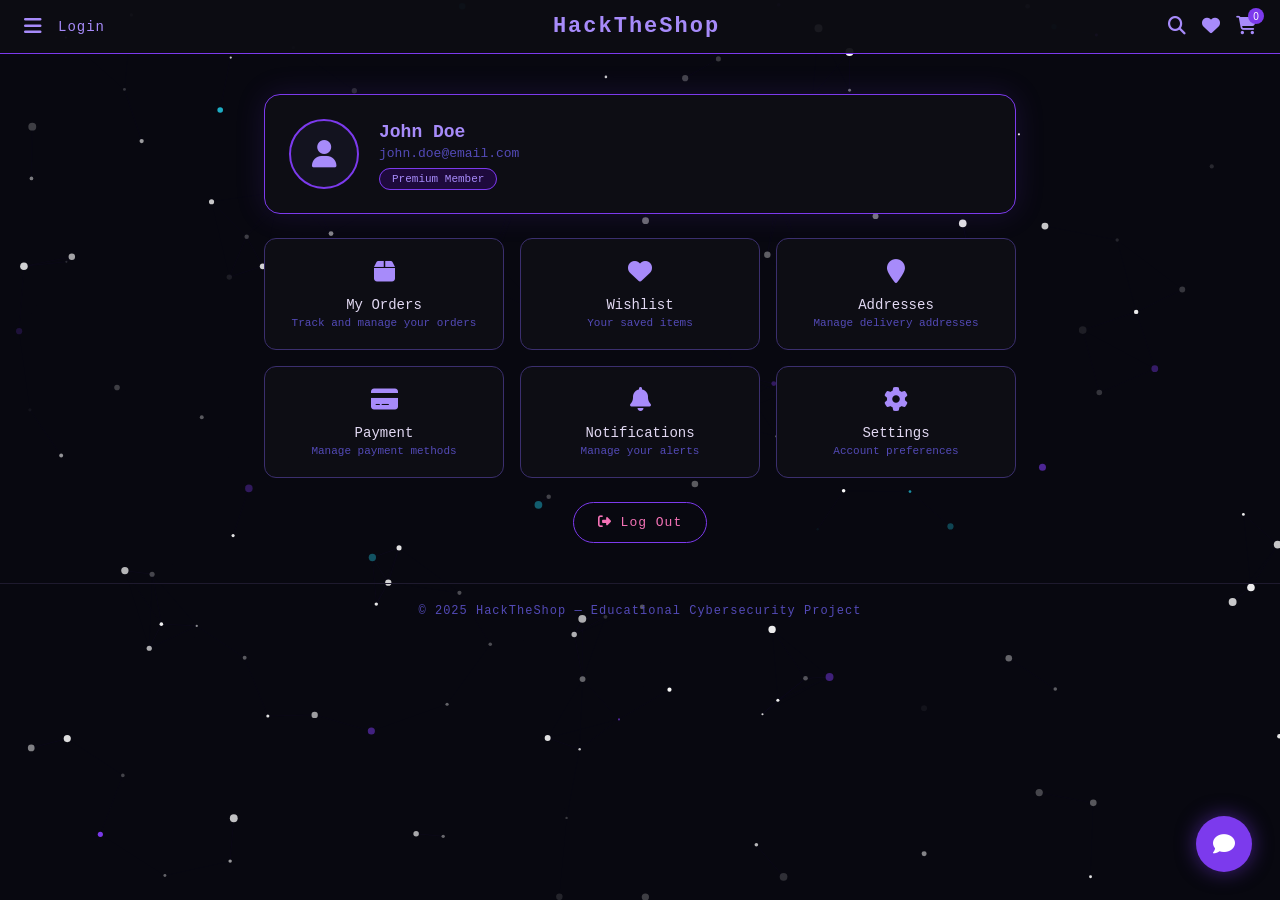
==== account.html @ 29bf6715 "feat: account page avec modals actifs" ====
<!DOCTYPE html>
<html lang="en">
<head>
  <meta charset="UTF-8">
  <meta name="viewport" content="width=device-width, initial-scale=1.0">
  <title>HackTheShop - My Account</title>
  <link rel="stylesheet" href="style.css">
  <link rel="stylesheet" href="https://cdnjs.cloudflare.com/ajax/libs/font-awesome/6.4.0/css/all.min.css">
</head>
<body>

  <canvas id="particles"></canvas>

  <div class="wrapper">

    <!-- SIDEBAR -->
    <aside class="sidebar" id="sidebar">
      <div class="sidebar-header">
        <button class="close-sidebar" onclick="toggleSidebar()">✕</button>
      </div>
      <nav class="sidebar-nav">
        <a href="login.html"><i class="fa fa-user"></i> Login</a>
        <a href="promotions.html"><i class="fa fa-tag"></i> Promotions</a>
        <a href="account.html"><i class="fa fa-circle-user"></i> Your Account</a>
        <a href="#"><i class="fa fa-headset"></i> Customer Service</a>
      </nav>
    </aside>

    <div class="overlay" id="overlay" onclick="toggleSidebar()"></div>

    <!-- NAVBAR -->
    <nav class="navbar">
      <div class="nav-left">
        <button class="burger" onclick="toggleSidebar()">
          <i class="fa fa-bars"></i>
        </button>
        <a href="login.html" class="nav-login">Login</a>
      </div>
      <div class="nav-center">
        <a href="index.html" style="text-decoration:none;">
          <span class="logo">HackTheShop</span>
        </a>
      </div>
      <div class="nav-right">
        <button class="nav-icon" onclick="toggleSearch()"><i class="fa fa-search"></i></button>
        <button class="nav-icon" onclick="toggleWishlist()"><i class="fa fa-heart"></i></button>
        <button class="nav-icon" onclick="toggleCart()">
          <i class="fa fa-shopping-cart"></i>
          <span class="cart-count" id="cartCount">0</span>
        </button>
      </div>
    </nav>

    <!-- SEARCH DROPDOWN -->
    <div class="search-dropdown" id="searchDropdown">
      <input type="text" id="searchInput" placeholder="Search products...">
      <button onclick="searchProducts()"><i class="fa fa-search"></i></button>
    </div>

    <!-- ACCOUNT SECTION -->
    <section class="account-section">

      <!-- PROFILE CARD -->
      <div class="account-card">
        <div class="account-avatar">
          <i class="fa fa-user"></i>
        </div>
        <div class="account-info">
          <h2>John Doe</h2>
          <p>john.doe@email.com</p>
          <span class="account-badge">Premium Member</span>
        </div>
      </div>

      <!-- ACCOUNT MENU -->
      <div class="account-grid">

        <div class="account-item">
          <div class="account-icon"><i class="fa fa-box"></i></div>
          <div class="account-label">My Orders</div>
          <div class="account-desc">Track and manage your orders</div>
        </div>

        <div class="account-item">
          <div class="account-icon"><i class="fa fa-heart"></i></div>
          <div class="account-label">Wishlist</div>
          <div class="account-desc">Your saved items</div>
        </div>

        <div class="account-item">
          <div class="account-icon"><i class="fa fa-map-marker"></i></div>
          <div class="account-label">Addresses</div>
          <div class="account-desc">Manage delivery addresses</div>
        </div>

        <div class="account-item">
          <div class="account-icon"><i class="fa fa-credit-card"></i></div>
          <div class="account-label">Payment</div>
          <div class="account-desc">Manage payment methods</div>
        </div>

        <div class="account-item">
          <div class="account-icon"><i class="fa fa-bell"></i></div>
          <div class="account-label">Notifications</div>
          <div class="account-desc">Manage your alerts</div>
        </div>

        <div class="account-item">
          <div class="account-icon"><i class="fa fa-gear"></i></div>
          <div class="account-label">Settings</div>
          <div class="account-desc">Account preferences</div>
        </div>

      </div>

      <!-- LOGOUT -->
      <button class="logout-btn">
        <i class="fa fa-right-from-bracket"></i> Log Out
      </button>

    </section>

    <!-- CART PANEL -->
    <div class="panel" id="cartPanel">
      <div class="panel-header">
        🛒 Cart
        <button onclick="toggleCart()">✕</button>
      </div>
      <div class="panel-body" id="cartItems">
        <p class="empty-msg">Your cart is empty.</p>
      </div>
    </div>

    <!-- WISHLIST PANEL -->
    <div class="panel" id="wishPanel">
      <div class="panel-header">
        ❤️ Wishlist
        <button onclick="toggleWishlist()">✕</button>
      </div>
      <div class="panel-body" id="wishItems">
        <p class="empty-msg">Your wishlist is empty.</p>
      </div>
    </div>

    <!-- CHATBOT BUBBLE -->
    <div class="chatbot-bubble" onclick="toggleChatbot()">
      <i class="fa fa-comment"></i>
    </div>

    <div class="chatbot-frame" id="chatbotFrame">
      <iframe src="chatbot.php" frameborder="0"></iframe>
    </div>

    <!-- ACCOUNT MODAL -->
    <div class="account-modal" id="accountModal">
      <div class="modal-box">
        <button class="modal-close" onclick="closeModal()">✕</button>
        <div id="modalContent"></div>
      </div>
    </div>

    <footer class="footer">
      © 2025 HackTheShop — Educational Cybersecurity Project
    </footer>

  </div>

  <script src="js/main.js"></script>
  <script>
    const accountItems = document.querySelectorAll('.account-item');

    // MY ORDERS
    accountItems[0].addEventListener('click', () => {
      showModal(`
        <h3><i class="fa fa-box"></i> My Orders</h3>
        <div class="modal-list">
          <div class="modal-item">
            <span>#ORD-001 — Laptop Pro X</span>
            <span class="badge-delivered">Delivered</span>
          </div>
          <div class="modal-item">
            <span>#ORD-002 — AirPods Pro 2</span>
            <span class="badge-shipping">Shipping</span>
          </div>
          <div class="modal-item">
            <span>#ORD-003 — PlayStation 5</span>
            <span class="badge-pending">Pending</span>
          </div>
        </div>
      `);
    });

    // WISHLIST
    accountItems[1].addEventListener('click', () => {
      document.getElementById('wishPanel').classList.add('open');
    });

    // ADDRESSES
    accountItems[2].addEventListener('click', () => {
      showModal(`
        <h3><i class="fa fa-map-marker"></i> My Addresses</h3>
        <div class="form-group">
          <label>Full Name</label>
          <input type="text" placeholder="John Doe">
        </div>
        <div class="form-group">
          <label>Street</label>
          <input type="text" placeholder="123 Main Street">
        </div>
        <div class="form-group">
          <label>City</label>
          <input type="text" placeholder="New York">
        </div>
        <div class="form-group">
          <label>Zip Code</label>
          <input type="text" placeholder="10001">
        </div>
        <button class="login-btn" onclick="closeModal()">Save Address</button>
      `);
    });

    // PAYMENT
    accountItems[3].addEventListener('click', () => {
      showModal(`
        <h3><i class="fa fa-credit-card"></i> Payment Methods</h3>
        <div class="modal-list">
          <div class="modal-item">
            <span>💳 Visa **** 4242</span>
            <span class="badge-delivered">Default</span>
          </div>
          <div class="modal-item">
            <span>💳 Mastercard **** 5353</span>
            <span class="badge-pending">Secondary</span>
          </div>
        </div>
        <button class="login-btn" style="margin-top:16px;" onclick="closeModal()">Add New Card</button>
      `);
    });

    // NOTIFICATIONS
    accountItems[4].addEventListener('click', () => {
      showModal(`
        <h3><i class="fa fa-bell"></i> Notifications</h3>
        <div class="modal-list">
          <div class="modal-item">
            <span>🔥 Flash Sale starts in 2 hours!</span>
            <span class="badge-shipping">New</span>
          </div>
          <div class="modal-item">
            <span>📦 Your order #ORD-002 has shipped</span>
            <span class="badge-shipping">New</span>
          </div>
          <div class="modal-item">
            <span>✅ Order #ORD-001 delivered</span>
            <span class="badge-delivered">Read</span>
          </div>
        </div>
      `);
    });

    // SETTINGS
    accountItems[5].addEventListener('click', () => {
      showModal(`
        <h3><i class="fa fa-gear"></i> Settings</h3>
        <div class="form-group">
          <label>Full Name</label>
          <input type="text" placeholder="John Doe">
        </div>
        <div class="form-group">
          <label>Email</label>
          <input type="email" placeholder="john@email.com">
        </div>
        <div class="form-group">
          <label>New Password</label>
          <input type="password" placeholder="••••••••">
        </div>
        <button class="login-btn" onclick="closeModal()">Save Changes</button>
      `);
    });

    // LOGOUT
    document.querySelector('.logout-btn').addEventListener('click', () => {
      window.location.href = 'login.html';
    });

    // MODAL FUNCTIONS
    function showModal(content) {
      const modal = document.getElementById('accountModal');
      document.getElementById('modalContent').innerHTML = content;
      modal.classList.add('open');
    }

    function closeModal() {
      document.getElementById('accountModal').classList.remove('open');
    }
  </script>

</body>
</html>
---- style.css ----
* {
  margin: 0;
  padding: 0;
  box-sizing: border-box;
}

body {
  font-family: 'Courier New', monospace;
  background: #080810;
  color: #e2d9f3;
  min-height: 100vh;
}

/* PARTICLES */
#particles {
  position: fixed;
  top: 0;
  left: 0;
  width: 100%;
  height: 100%;
  pointer-events: none;
  z-index: 0;
}

.wrapper {
  position: relative;
  z-index: 1;
}

/* ── NAVBAR ── */
.navbar {
  display: flex;
  align-items: center;
  justify-content: space-between;
  padding: 14px 24px;
  background: rgba(13, 13, 20, 0.95);
  border-bottom: 1px solid #7c3aed;
  position: sticky;
  top: 0;
  z-index: 100;
}

.nav-left {
  display: flex;
  align-items: center;
  gap: 16px;
}

.burger {
  background: transparent;
  border: none;
  color: #a78bfa;
  font-size: 20px;
  cursor: pointer;
}

.nav-login {
  color: #a78bfa;
  text-decoration: none;
  font-size: 14px;
  letter-spacing: 1px;
}

.nav-login:hover {
  color: #d8b4fe;
}

.nav-center .logo {
  font-size: 22px;
  font-weight: bold;
  color: #a78bfa;
  letter-spacing: 2px;
}

.nav-right {
  display: flex;
  align-items: center;
  gap: 16px;
}

.nav-icon {
  background: transparent;
  border: none;
  color: #a78bfa;
  font-size: 18px;
  cursor: pointer;
  position: relative;
  transition: color 0.2s;
}

.nav-icon:hover {
  color: #d8b4fe;
}

.cart-count {
  position: absolute;
  top: -8px;
  right: -8px;
  background: #7c3aed;
  color: white;
  font-size: 10px;
  width: 16px;
  height: 16px;
  border-radius: 50%;
  display: flex;
  align-items: center;
  justify-content: center;
}

/* ── SEARCH DROPDOWN ── */
.search-dropdown {
  display: none;
  padding: 12px 24px;
  background: rgba(13, 13, 20, 0.98);
  border-bottom: 1px solid #3b2f6e;
  gap: 8px;
  align-items: center;
}

.search-dropdown.active {
  display: flex;
}

.search-dropdown input {
  flex: 1;
  background: #13131f;
  border: 1px solid #3b2f6e;
  border-radius: 25px;
  padding: 10px 16px;
  color: #e2d9f3;
  font-family: 'Courier New', monospace;
  font-size: 14px;
  outline: none;
}

.search-dropdown input:focus {
  border-color: #7c3aed;
}

.search-dropdown button {
  background: #7c3aed;
  border: none;
  color: white;
  padding: 10px 20px;
  border-radius: 25px;
  cursor: pointer;
  font-size: 14px;
}

/* ── SIDEBAR ── */
.sidebar {
  position: fixed;
  top: 0;
  left: -280px;
  width: 260px;
  height: 100vh;
  background: #0d0d14;
  border-right: 1px solid #7c3aed;
  z-index: 200;
  transition: left 0.3s ease;
  padding: 20px 0;
}

.sidebar.open {
  left: 0;
}

.sidebar-header {
  display: flex;
  justify-content: flex-end;
  padding: 0 16px 16px;
  border-bottom: 1px solid #3b2f6e;
  margin-bottom: 16px;
}

.close-sidebar {
  background: transparent;
  border: none;
  color: #a78bfa;
  font-size: 18px;
  cursor: pointer;
}

.sidebar-nav {
  display: flex;
  flex-direction: column;
}

.sidebar-nav a {
  color: #a78bfa;
  text-decoration: none;
  padding: 14px 24px;
  font-size: 14px;
  letter-spacing: 1px;
  border-bottom: 1px solid #1e1a2e;
  display: flex;
  align-items: center;
  gap: 12px;
  transition: background 0.2s, color 0.2s;
}

.sidebar-nav a:hover {
  background: #1e0a3c;
  color: #d8b4fe;
}

/* ── OVERLAY ── */
.overlay {
  display: none;
  position: fixed;
  top: 0;
  left: 0;
  width: 100%;
  height: 100%;
  background: rgba(0, 0, 0, 0.5);
  z-index: 150;
}

.overlay.active {
  display: block;
}

/* ── CATEGORIES ── */
.categories {
  display: flex;
  gap: 10px;
  padding: 16px 24px;
  background: rgba(13, 13, 20, 0.9);
  border-bottom: 1px solid #1e1a2e;
  overflow-x: auto;
}

.cat-btn {
  padding: 8px 20px;
  border: 1px solid #3b2f6e;
  border-radius: 20px;
  background: transparent;
  color: #a78bfa;
  cursor: pointer;
  font-family: 'Courier New', monospace;
  font-size: 13px;
  letter-spacing: 0.5px;
  white-space: nowrap;
  transition: all 0.2s;
}

.cat-btn:hover,
.cat-btn.active {
  background: #7c3aed;
  color: white;
  border-color: #7c3aed;
}

/* ── PRODUCTS GRID ── */
.products-grid {
  display: grid;
  grid-template-columns: repeat(auto-fill, minmax(200px, 1fr));
  gap: 20px;
  padding: 24px;
}

.product-card {
  background: #0d0d14;
  border: 1px solid #3b2f6e;
  border-radius: 16px;
  overflow: hidden;
  transition: border-color 0.2s, transform 0.2s;
}

.product-card:hover {
  border-color: #7c3aed;
  transform: translateY(-4px);
}

.product-img {
  background: #13131f;
  height: 140px;
  display: flex;
  align-items: center;
  justify-content: center;
  font-size: 52px;
}

.product-info {
  padding: 14px;
}

.product-name {
  font-size: 14px;
  color: #e2d9f3;
  margin-bottom: 6px;
  letter-spacing: 0.5px;
}

.product-price {
  color: #a78bfa;
  font-size: 16px;
  font-weight: bold;
  margin-bottom: 12px;
}

.product-actions {
  display: flex;
  gap: 8px;
}

.btn-cart {
  flex: 1;
  background: #7c3aed;
  border: none;
  color: white;
  padding: 8px;
  border-radius: 8px;
  cursor: pointer;
  font-family: 'Courier New', monospace;
  font-size: 12px;
  transition: background 0.2s;
}

.btn-cart:hover {
  background: #6d28d9;
}

.btn-wish {
  background: transparent;
  border: 1px solid #3b2f6e;
  color: #a78bfa;
  padding: 8px 12px;
  border-radius: 8px;
  cursor: pointer;
  transition: all 0.2s;
}

.btn-wish:hover,
.btn-wish.active {
  background: #1e0a3c;
  color: #f472b6;
  border-color: #f472b6;
}

/* ── PANELS (CART & WISHLIST) ── */
.panel {
  position: fixed;
  top: 0;
  right: -350px;
  width: 320px;
  height: 100vh;
  background: #0d0d14;
  border-left: 1px solid #7c3aed;
  z-index: 200;
  transition: right 0.3s ease;
  display: flex;
  flex-direction: column;
}

.panel.open {
  right: 0;
}

.panel-header {
  display: flex;
  justify-content: space-between;
  align-items: center;
  padding: 16px 20px;
  border-bottom: 1px solid #3b2f6e;
  color: #a78bfa;
  font-size: 15px;
  font-weight: bold;
}

.panel-header button {
  background: transparent;
  border: none;
  color: #a78bfa;
  font-size: 16px;
  cursor: pointer;
}

.panel-body {
  flex: 1;
  padding: 16px;
  overflow-y: auto;
}

.empty-msg {
  color: #534AB7;
  font-size: 13px;
  text-align: center;
  margin-top: 40px;
}

.cart-item {
  display: flex;
  justify-content: space-between;
  align-items: center;
  padding: 10px 0;
  border-bottom: 1px solid #1e1a2e;
  font-size: 13px;
  color: #e2d9f3;
}

/* ── CHATBOT BUBBLE ── */
.chatbot-bubble {
  position: fixed;
  bottom: 28px;
  right: 28px;
  width: 56px;
  height: 56px;
  background: #7c3aed;
  border-radius: 50%;
  display: flex;
  align-items: center;
  justify-content: center;
  cursor: pointer;
  z-index: 300;
  font-size: 22px;
  color: white;
  box-shadow: 0 0 20px rgba(124, 58, 237, 0.5);
  transition: transform 0.2s;
}

.chatbot-bubble:hover {
  transform: scale(1.1);
}

.chatbot-frame {
  position: fixed;
  bottom: 96px;
  right: 28px;
  width: 430px;
  height: 700px;
  z-index: 300;
  display: none;
  border-radius: 22px;
  overflow: hidden;
  box-shadow: 0 0 60px rgba(124, 58, 237, 0.3);
}

.chatbot-frame.open {
  display: block;
}

.chatbot-frame iframe {
  width: 100%;
  height: 100%;
  border: none;
}

/* ── FOOTER ── */
.footer {
  text-align: center;
  padding: 20px;
  color: #534AB7;
  font-size: 12px;
  border-top: 1px solid #1e1a2e;
  letter-spacing: 1px;
}

.product-img {
  width: 100%;
  height: 160px;
  object-fit: cover;
}

/* ── LOGIN ── */
.login-section {
  display: flex;
  flex-direction: column;
  align-items: center;
  gap: 32px;
  padding: 48px 24px;
}

.login-box {
  background: #0d0d14;
  border: 1px solid #7c3aed;
  border-radius: 16px;
  padding: 40px;
  width: 100%;
  max-width: 420px;
  box-shadow: 0 0 40px rgba(124, 58, 237, 0.15);
}

.login-box h2 {
  font-size: 22px;
  color: #a78bfa;
  margin-bottom: 8px;
  letter-spacing: 1px;
}

.login-subtitle {
  color: #534AB7;
  font-size: 13px;
  margin-bottom: 28px;
}

.form-group {
  margin-bottom: 16px;
}

.form-group label {
  display: block;
  font-size: 13px;
  color: #a78bfa;
  margin-bottom: 6px;
  letter-spacing: 0.5px;
}

.form-group input {
  width: 100%;
  padding: 11px 16px;
  background: #13131f;
  border: 1px solid #3b2f6e;
  border-radius: 25px;
  color: #e2d9f3;
  font-family: 'Courier New', monospace;
  font-size: 13px;
  outline: none;
  transition: border-color 0.2s;
}

.form-group input:focus {
  border-color: #7c3aed;
}

.login-btn {
  width: 100%;
  padding: 12px;
  background: #7c3aed;
  color: white;
  border: none;
  border-radius: 25px;
  font-family: 'Courier New', monospace;
  font-size: 14px;
  letter-spacing: 1px;
  cursor: pointer;
  margin-top: 8px;
  transition: background 0.2s;
}

.login-btn:hover {
  background: #6d28d9;
}

.login-hint {
  text-align: center;
  color: #534AB7;
  font-size: 12px;
  margin-top: 16px;
}

.login-hint a {
  color: #a78bfa;
  text-decoration: none;
}

/* ── EDU ZONE ── */
.edu-box {
  width: 100%;
  max-width: 700px;
  border: 1px solid #3b2f6e;
  border-radius: 16px;
  overflow: hidden;
}

.edu-header {
  background: #13131f;
  color: #a78bfa;
  padding: 14px 20px;
  font-size: 15px;
  font-weight: bold;
  border-bottom: 1px solid #3b2f6e;
  letter-spacing: 1px;
}

.edu-content {
  background: #0d0d14;
  padding: 20px;
  display: flex;
  flex-direction: column;
  gap: 16px;
}

.edu-block {
  padding: 14px 16px;
  border-radius: 10px;
  background: #13131f;
  border-left: 3px solid #7c3aed;
}

.edu-block.warning {
  border-left-color: #f59e0b;
}

.edu-block.success {
  border-left-color: #22d3ee;
}

.edu-block h3 {
  font-size: 13px;
  color: #a78bfa;
  margin-bottom: 8px;
  letter-spacing: 0.5px;
}

.edu-block p {
  font-size: 13px;
  color: #8b8ba0;
  line-height: 1.6;
}

.code-block {
  background: #080810;
  color: #22d3ee;
  padding: 10px 14px;
  border-radius: 8px;
  font-family: 'Courier New', monospace;
  font-size: 12px;
  margin: 8px 0;
  border: 1px solid #1e1a2e;
}

/* ── MESSAGES ── */
.error-msg {
  background: #1e0a3c;
  color: #f472b6;
  padding: 12px 16px;
  border-radius: 10px;
  border: 1px solid #7c3aed;
  margin-bottom: 16px;
  font-size: 13px;
}

.success-msg {
  background: #0a1e2e;
  color: #22d3ee;
  padding: 12px 16px;
  border-radius: 10px;
  border: 1px solid #22d3ee;
  margin-bottom: 16px;
  font-size: 13px;
}

/* ── COMMENTS ── */
.comments-section {
  padding: 40px 24px;
  max-width: 800px;
  margin: 0 auto;
}

.section-title {
  font-size: 20px;
  color: #a78bfa;
  margin-bottom: 24px;
  letter-spacing: 1px;
}

.comments-list {
  display: flex;
  flex-direction: column;
  gap: 12px;
  margin-bottom: 24px;
}

.comment-card {
  background: #0d0d14;
  padding: 16px;
  border-radius: 10px;
  border: 1px solid #3b2f6e;
}

.comment-author {
  font-size: 13px;
  color: #a78bfa;
  margin-bottom: 4px;
  font-weight: bold;
}

.comment-text {
  font-size: 13px;
  color: #8b8ba0;
}

.comment-form {
  background: #0d0d14;
  padding: 24px;
  border-radius: 16px;
  border: 1px solid #3b2f6e;
}

.comment-form h3 {
  font-size: 15px;
  color: #a78bfa;
  margin-bottom: 16px;
  letter-spacing: 1px;
}

textarea {
  width: 100%;
  padding: 11px 16px;
  background: #13131f;
  border: 1px solid #3b2f6e;
  border-radius: 10px;
  color: #e2d9f3;
  font-family: 'Courier New', monospace;
  font-size: 13px;
  outline: none;
  resize: vertical;
}

textarea:focus {
  border-color: #7c3aed;
}

/* ── SEARCH PAGE ── */
.search-section {
  padding: 60px 24px;
  text-align: center;
  max-width: 800px;
  margin: 0 auto;
}

.search-section h2 {
  font-size: 24px;
  color: #a78bfa;
  margin-bottom: 8px;
  letter-spacing: 1px;
}

.search-subtitle {
  color: #534AB7;
  font-size: 13px;
  margin-bottom: 32px;
}

.search-bar {
  display: flex;
  justify-content: center;
  gap: 8px;
  margin-bottom: 32px;
}

.search-bar input {
  width: 400px;
  padding: 11px 20px;
  background: #13131f;
  border: 1px solid #3b2f6e;
  border-radius: 25px;
  color: #e2d9f3;
  font-family: 'Courier New', monospace;
  font-size: 13px;
  outline: none;
}

.search-bar input:focus {
  border-color: #7c3aed;
}

.search-bar button {
  background: #7c3aed;
  border: none;
  color: white;
  padding: 11px 24px;
  border-radius: 25px;
  cursor: pointer;
  font-family: 'Courier New', monospace;
  font-size: 13px;
  transition: background 0.2s;
}

.search-bar button:hover {
  background: #6d28d9;
}

.search-result {
  text-align: left;
}

.search-info {
  font-size: 13px;
  color: #534AB7;
  margin-bottom: 16px;
}

.no-result {
  color: #534AB7;
  font-size: 13px;
  text-align: center;
  margin-top: 40px;
}

/* ── PROMOTIONS ── */
.promo-banner {
  background: linear-gradient(90deg, #7c3aed, #4f46e5);
  color: white;
  text-align: center;
  padding: 12px;
  font-size: 14px;
  letter-spacing: 1px;
  font-family: 'Courier New', monospace;
}

.promo-section {
  padding: 32px 24px;
}

.promo-badge {
  position: absolute;
  top: 12px;
  left: 12px;
  background: #7c3aed;
  color: white;
  font-size: 12px;
  font-weight: bold;
  padding: 4px 10px;
  border-radius: 20px;
  font-family: 'Courier New', monospace;
  z-index: 1;
}

.product-card {
  position: relative;
}

.promo-prices {
  display: flex;
  align-items: center;
  gap: 8px;
  margin-bottom: 12px;
}

.old-price {
  color: #534AB7;
  font-size: 12px;
  text-decoration: line-through;
}
/* ── ACCOUNT ── */
.account-section {
  padding: 40px 24px;
  max-width: 800px;
  margin: 0 auto;
  display: flex;
  flex-direction: column;
  gap: 24px;
}

.account-card {
  background: #0d0d14;
  border: 1px solid #7c3aed;
  border-radius: 16px;
  padding: 24px;
  display: flex;
  align-items: center;
  gap: 20px;
  box-shadow: 0 0 30px rgba(124, 58, 237, 0.15);
}

.account-avatar {
  width: 70px;
  height: 70px;
  border-radius: 50%;
  background: #13131f;
  border: 2px solid #7c3aed;
  display: flex;
  align-items: center;
  justify-content: center;
  font-size: 28px;
  color: #a78bfa;
}

.account-info h2 {
  font-size: 18px;
  color: #a78bfa;
  margin-bottom: 4px;
}

.account-info p {
  font-size: 13px;
  color: #534AB7;
  margin-bottom: 8px;
}

.account-badge {
  background: #1e0a3c;
  color: #a78bfa;
  font-size: 11px;
  padding: 4px 12px;
  border-radius: 20px;
  border: 1px solid #7c3aed;
}

.account-grid {
  display: grid;
  grid-template-columns: repeat(3, 1fr);
  gap: 16px;
}

.account-item {
  background: #0d0d14;
  border: 1px solid #3b2f6e;
  border-radius: 12px;
  padding: 20px;
  cursor: pointer;
  transition: border-color 0.2s, transform 0.2s;
  text-align: center;
}

.account-item:hover {
  border-color: #7c3aed;
  transform: translateY(-4px);
}

.account-icon {
  font-size: 24px;
  color: #a78bfa;
  margin-bottom: 10px;
}

.account-label {
  font-size: 14px;
  color: #e2d9f3;
  margin-bottom: 4px;
}

.account-desc {
  font-size: 11px;
  color: #534AB7;
}

.logout-btn {
  background: transparent;
  border: 1px solid #7c3aed;
  color: #f472b6;
  padding: 12px 24px;
  border-radius: 25px;
  cursor: pointer;
  font-family: 'Courier New', monospace;
  font-size: 13px;
  letter-spacing: 1px;
  transition: all 0.2s;
  align-self: center;
}

.logout-btn:hover {
  background: #1e0a3c;
}

/* ── ACCOUNT MODAL ── */
.account-modal {
  display: none;
  position: fixed;
  top: 0;
  left: 0;
  width: 100%;
  height: 100%;
  background: rgba(0, 0, 0, 0.7);
  z-index: 400;
  align-items: center;
  justify-content: center;
}

.account-modal.open {
  display: flex;
}

.modal-box {
  background: #0d0d14;
  border: 1px solid #7c3aed;
  border-radius: 16px;
  padding: 28px;
  width: 90%;
  max-width: 480px;
  position: relative;
  box-shadow: 0 0 40px rgba(124, 58, 237, 0.3);
}

.modal-box h3 {
  color: #a78bfa;
  font-size: 16px;
  margin-bottom: 20px;
  letter-spacing: 1px;
}

.modal-close {
  position: absolute;
  top: 16px;
  right: 16px;
  background: transparent;
  border: none;
  color: #a78bfa;
  font-size: 16px;
  cursor: pointer;
}

.modal-list {
  display: flex;
  flex-direction: column;
  gap: 10px;
}

.modal-item {
  display: flex;
  justify-content: space-between;
  align-items: center;
  padding: 12px 16px;
  background: #13131f;
  border-radius: 10px;
  border: 1px solid #3b2f6e;
  font-size: 13px;
  color: #e2d9f3;
}

.badge-delivered {
  background: #0a1e2e;
  color: #22d3ee;
  font-size: 11px;
  padding: 3px 10px;
  border-radius: 20px;
  border: 1px solid #22d3ee;
}

.badge-shipping {
  background: #1e1a0a;
  color: #f59e0b;
  font-size: 11px;
  padding: 3px 10px;
  border-radius: 20px;
  border: 1px solid #f59e0b;
}

.badge-pending {
  background: #1e0a3c;
  color: #a78bfa;
  font-size: 11px;
  padding: 3px 10px;
  border-radius: 20px;
  border: 1px solid #7c3aed;
}
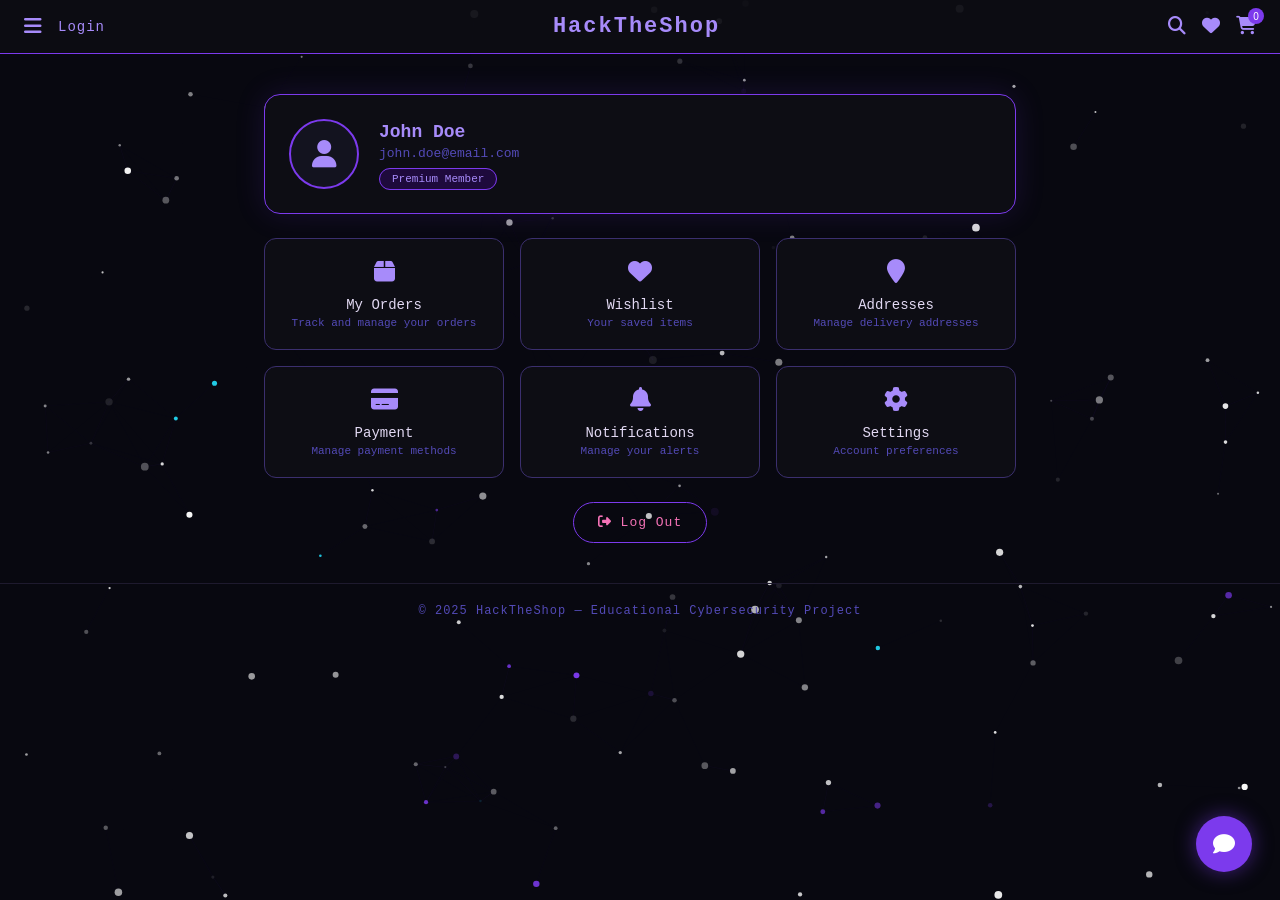
==== commit 18b53e59: "feat: ajout customer service page" ====
--- a/account.html
+++ b/account.html
@@ -22,7 +22,7 @@
         <a href="login.html"><i class="fa fa-user"></i> Login</a>
         <a href="promotions.html"><i class="fa fa-tag"></i> Promotions</a>
         <a href="account.html"><i class="fa fa-circle-user"></i> Your Account</a>
-        <a href="#"><i class="fa fa-headset"></i> Customer Service</a>
+        <a href="customer-service.html"><i class="fa fa-headset"></i> Customer Service</a>
       </nav>
     </aside>
 
--- a/style.css
+++ b/style.css
@@ -1035,4 +1035,134 @@
   padding: 3px 10px;
   border-radius: 20px;
   border: 1px solid #7c3aed;
+}
+
+/* ── CUSTOMER SERVICE ── */
+.cs-section {
+  padding: 40px 24px;
+  max-width: 1000px;
+  margin: 0 auto;
+  display: flex;
+  flex-direction: column;
+  gap: 32px;
+}
+
+.cs-header {
+  text-align: center;
+}
+
+.cs-header h2 {
+  font-size: 26px;
+  color: #a78bfa;
+  margin-bottom: 8px;
+  letter-spacing: 1px;
+}
+
+.cs-header p {
+  color: #534AB7;
+  font-size: 14px;
+}
+
+.cs-grid {
+  display: grid;
+  grid-template-columns: 1fr 1fr;
+  gap: 24px;
+}
+
+.cs-box {
+  background: #0d0d14;
+  border: 1px solid #3b2f6e;
+  border-radius: 16px;
+  padding: 24px;
+  display: flex;
+  flex-direction: column;
+  gap: 16px;
+}
+
+.cs-box h3 {
+  font-size: 15px;
+  color: #a78bfa;
+  letter-spacing: 1px;
+}
+
+select {
+  width: 100%;
+  padding: 11px 16px;
+  background: #13131f;
+  border: 1px solid #3b2f6e;
+  border-radius: 25px;
+  color: #e2d9f3;
+  font-family: 'Courier New', monospace;
+  font-size: 13px;
+  outline: none;
+}
+
+select:focus {
+  border-color: #7c3aed;
+}
+
+.cs-chat-desc {
+  color: #534AB7;
+  font-size: 13px;
+}
+
+.cs-chat-preview {
+  background: #080810;
+  border: 1px solid #1e1a2e;
+  border-radius: 12px;
+  padding: 16px;
+  display: flex;
+  flex-direction: column;
+  gap: 10px;
+}
+
+.cs-chat-msg {
+  padding: 10px 14px;
+  border-radius: 12px;
+  font-size: 12px;
+  line-height: 1.5;
+  max-width: 85%;
+}
+
+.cs-chat-msg.bot {
+  background: #13131f;
+  color: #e2d9f3;
+  border: 1px solid #3b2f6e;
+  align-self: flex-start;
+}
+
+.cs-chat-msg.user {
+  background: #1e0a3c;
+  color: #d8b4fe;
+  border: 1px solid #7c3aed;
+  align-self: flex-end;
+}
+
+.cs-info-grid {
+  display: grid;
+  grid-template-columns: repeat(3, 1fr);
+  gap: 16px;
+}
+
+.cs-info-item {
+  background: #0d0d14;
+  border: 1px solid #3b2f6e;
+  border-radius: 12px;
+  padding: 20px;
+  display: flex;
+  align-items: center;
+  gap: 16px;
+  color: #a78bfa;
+  font-size: 20px;
+}
+
+.cs-info-title {
+  font-size: 13px;
+  color: #a78bfa;
+  margin-bottom: 4px;
+}
+
+.cs-info-desc {
+  font-size: 12px;
+  color: #534AB7;
 }
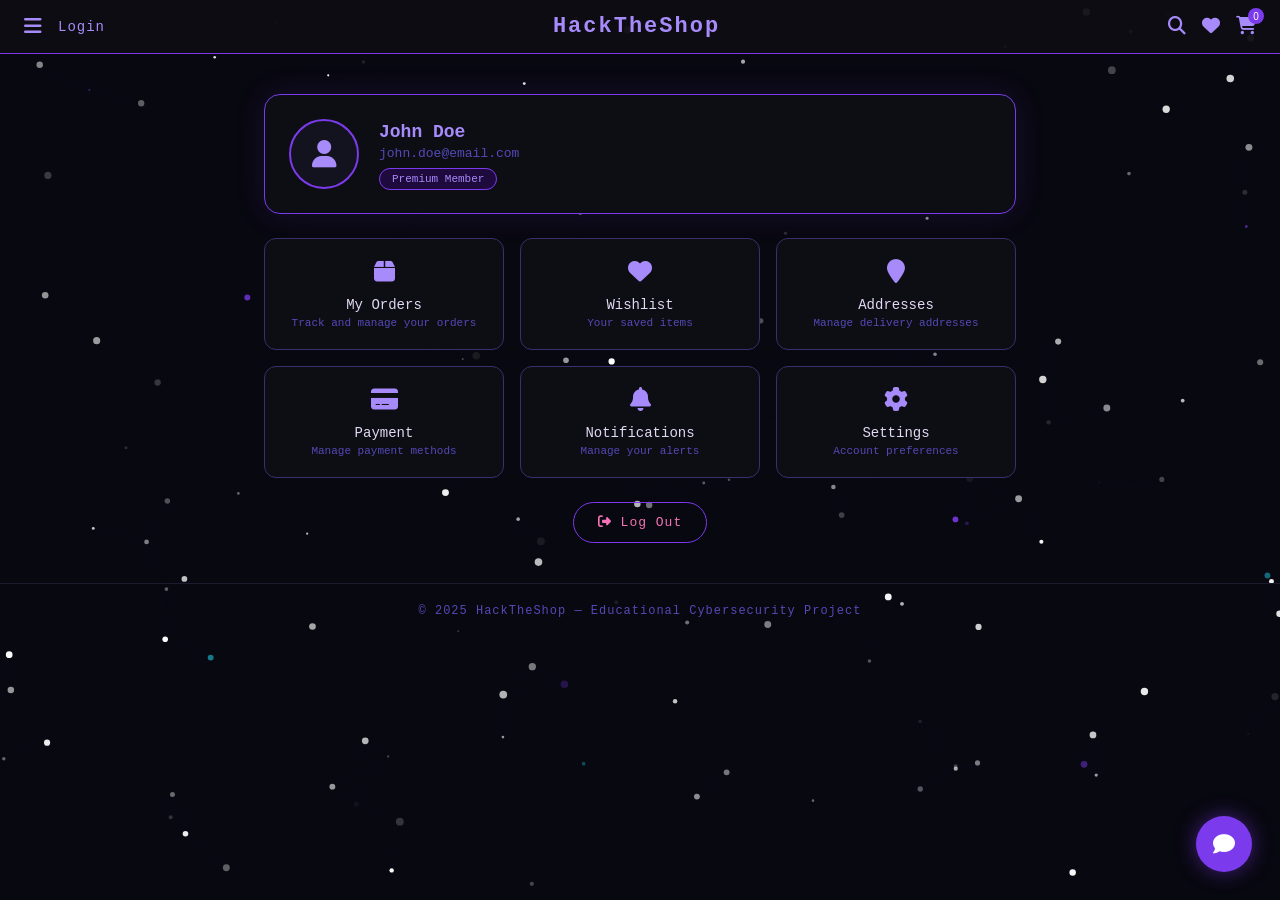
==== commit 8ba703d3: "feat: finalisation tous les fichiers HTML" ====
--- a/account.html
+++ b/account.html
@@ -22,7 +22,14 @@
         <a href="login.html"><i class="fa fa-user"></i> Login</a>
         <a href="promotions.html"><i class="fa fa-tag"></i> Promotions</a>
         <a href="account.html"><i class="fa fa-circle-user"></i> Your Account</a>
-        <a href="customer-service.html"><i class="fa fa-headset"></i> Customer Service</a>
+        <a href="#" onclick="toggleCSMenu(event)">
+          <i class="fa fa-headset"></i> Customer Service
+          <i class="fa fa-chevron-down" id="csChevron"></i>
+        </a>
+        <div class="sidebar-submenu" id="csSubmenu">
+          <a href="chatbot.php"><i class="fa fa-comment"></i> Chat with Echo</a>
+          <a href="customer-service.html"><i class="fa fa-envelope"></i> Contact Us</a>
+        </div>
       </nav>
     </aside>
 
@@ -60,7 +67,6 @@
     <!-- ACCOUNT SECTION -->
     <section class="account-section">
 
-      <!-- PROFILE CARD -->
       <div class="account-card">
         <div class="account-avatar">
           <i class="fa fa-user"></i>
@@ -72,7 +78,6 @@
         </div>
       </div>
 
-      <!-- ACCOUNT MENU -->
       <div class="account-grid">
 
         <div class="account-item">
@@ -113,7 +118,6 @@
 
       </div>
 
-      <!-- LOGOUT -->
       <button class="logout-btn">
         <i class="fa fa-right-from-bracket"></i> Log Out
       </button>
@@ -169,7 +173,6 @@
   <script>
     const accountItems = document.querySelectorAll('.account-item');
 
-    // MY ORDERS
     accountItems[0].addEventListener('click', () => {
       showModal(`
         <h3><i class="fa fa-box"></i> My Orders</h3>
@@ -190,12 +193,10 @@
       `);
     });
 
-    // WISHLIST
     accountItems[1].addEventListener('click', () => {
       document.getElementById('wishPanel').classList.add('open');
     });
 
-    // ADDRESSES
     accountItems[2].addEventListener('click', () => {
       showModal(`
         <h3><i class="fa fa-map-marker"></i> My Addresses</h3>
@@ -219,7 +220,6 @@
       `);
     });
 
-    // PAYMENT
     accountItems[3].addEventListener('click', () => {
       showModal(`
         <h3><i class="fa fa-credit-card"></i> Payment Methods</h3>
@@ -237,7 +237,6 @@
       `);
     });
 
-    // NOTIFICATIONS
     accountItems[4].addEventListener('click', () => {
       showModal(`
         <h3><i class="fa fa-bell"></i> Notifications</h3>
@@ -258,7 +257,6 @@
       `);
     });
 
-    // SETTINGS
     accountItems[5].addEventListener('click', () => {
       showModal(`
         <h3><i class="fa fa-gear"></i> Settings</h3>
@@ -278,12 +276,10 @@
       `);
     });
 
-    // LOGOUT
     document.querySelector('.logout-btn').addEventListener('click', () => {
       window.location.href = 'login.html';
     });
 
-    // MODAL FUNCTIONS
     function showModal(content) {
       const modal = document.getElementById('accountModal');
       document.getElementById('modalContent').innerHTML = content;
--- a/style.css
+++ b/style.css
@@ -1165,4 +1165,26 @@
 .cs-info-desc {
   font-size: 12px;
   color: #534AB7;
+}
+/* ── SIDEBAR SUBMENU ── */
+.sidebar-submenu {
+  display: none;
+  flex-direction: column;
+  background: #080810;
+}
+
+.sidebar-submenu.open {
+  display: flex;
+}
+
+.sidebar-submenu a {
+  padding: 10px 24px 10px 40px !important;
+  font-size: 13px !important;
+  border-bottom: 1px solid #1e1a2e !important;
+  color: #7c3aed !important;
+}
+
+.sidebar-submenu a:hover {
+  color: #a78bfa !important;
+  background: #1e0a3c !important;
 }
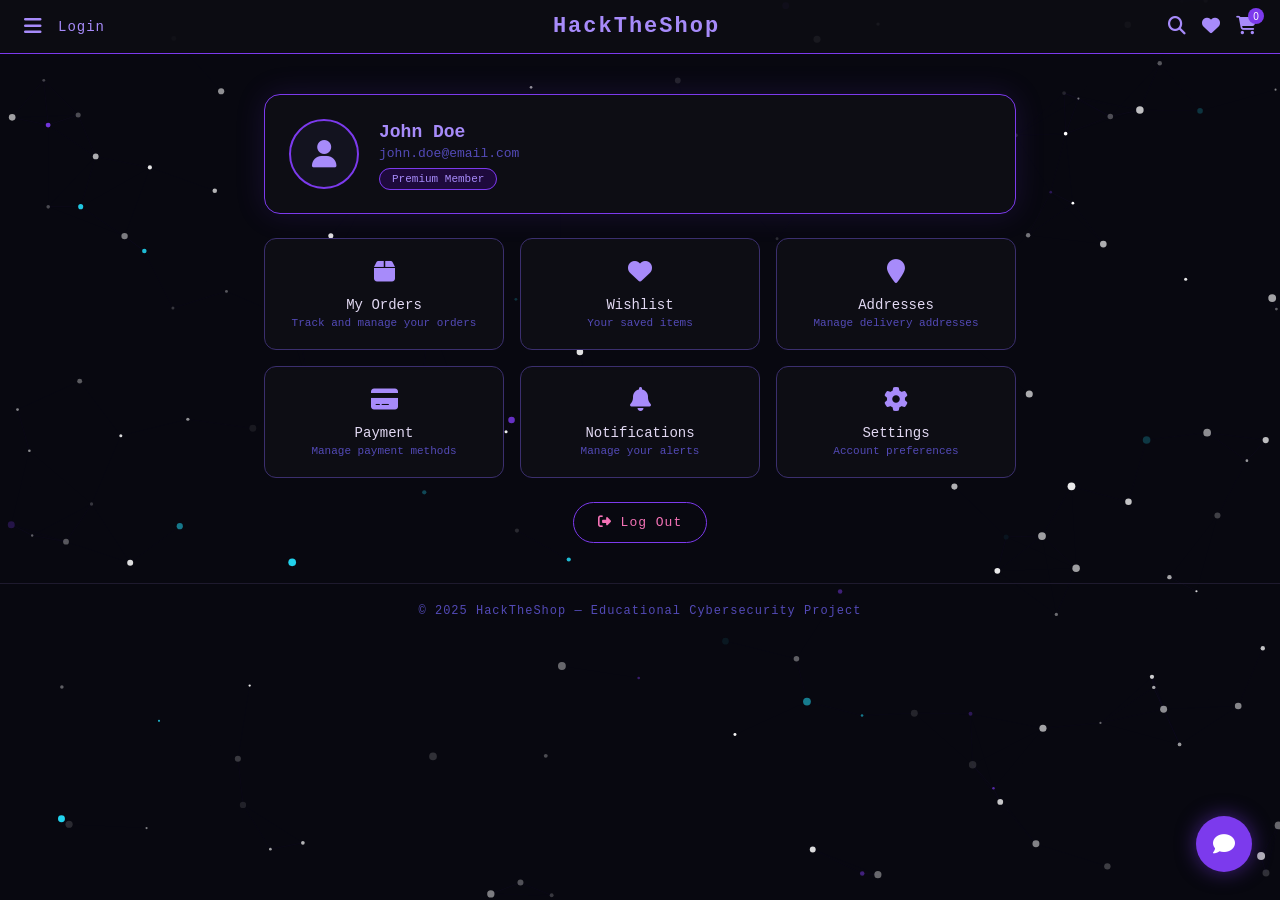
==== commit c9fa2a6d: "feat: version finale normalement" ====
--- a/account.html
+++ b/account.html
@@ -22,7 +22,7 @@
         <a href="login.html"><i class="fa fa-user"></i> Login</a>
         <a href="promotions.html"><i class="fa fa-tag"></i> Promotions</a>
         <a href="account.html"><i class="fa fa-circle-user"></i> Your Account</a>
-        <a href="#" onclick="toggleCSMenu(event)">
+        <a href="javascript:void(0)" onclick="toggleCSMenu(event)">
           <i class="fa fa-headset"></i> Customer Service
           <i class="fa fa-chevron-down" id="csChevron"></i>
         </a>
@@ -45,7 +45,7 @@
       </div>
       <div class="nav-center">
         <a href="index.html" style="text-decoration:none;">
-          <span class="logo">HackTheShop</span>
+          <a href="index.html" style="text-decoration:none;"><span class="logo">HackTheShop</span></a>
         </a>
       </div>
       <div class="nav-right">
--- a/style.css
+++ b/style.css
@@ -1065,8 +1065,10 @@
 
 .cs-grid {
   display: grid;
-  grid-template-columns: 1fr 1fr;
+  grid-template-columns: 1fr;
   gap: 24px;
+  max-width: 600px;
+  margin: 0 auto;
 }
 
 .cs-box {
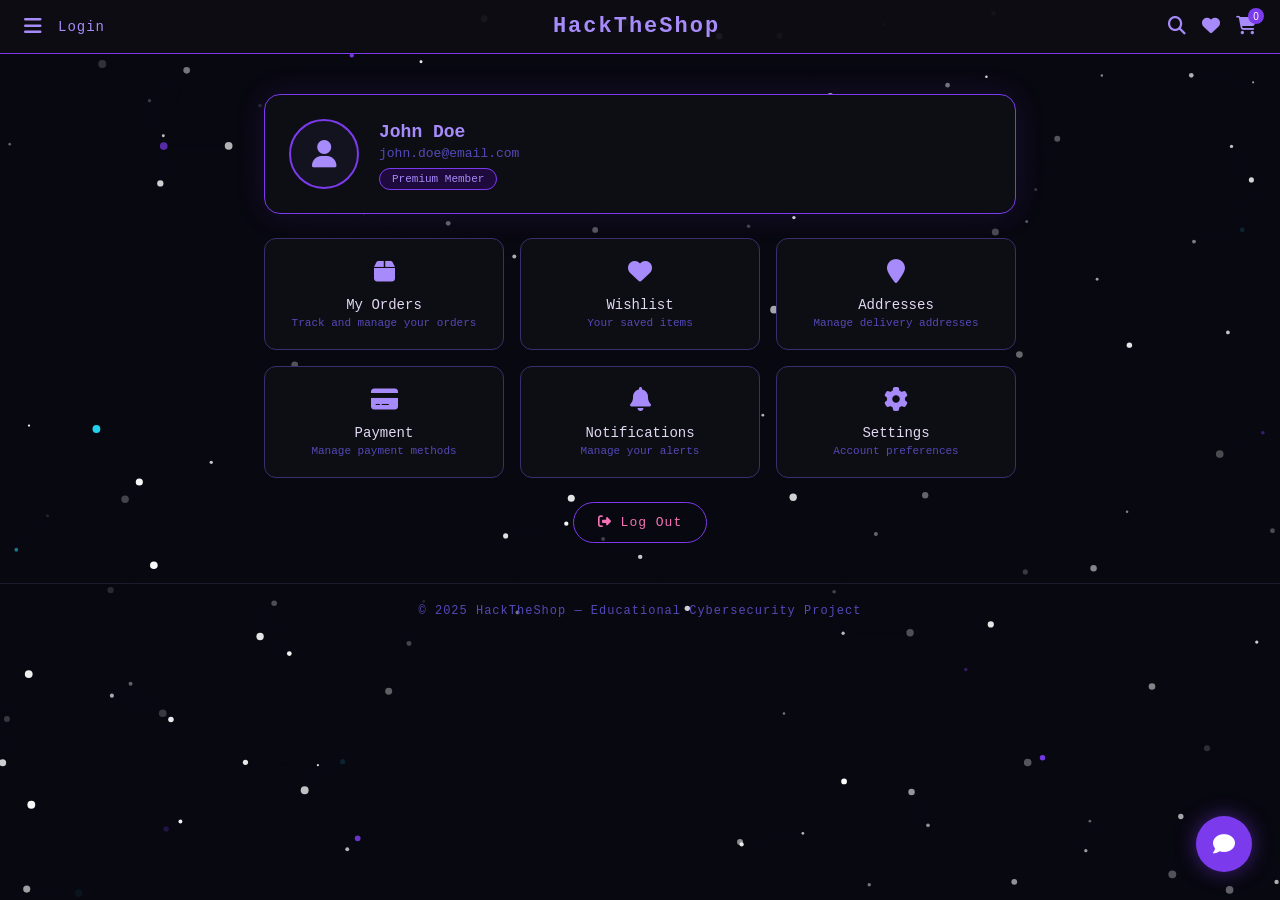
==== commit c7b40165: "Added new work" ====
--- a/account.html
+++ b/account.html
@@ -22,7 +22,7 @@
         <a href="login.html"><i class="fa fa-user"></i> Login</a>
         <a href="promotions.html"><i class="fa fa-tag"></i> Promotions</a>
         <a href="account.html"><i class="fa fa-circle-user"></i> Your Account</a>
-        <a href="javascript:void(0)" onclick="toggleCSMenu(event)">
+        <a href="#" onclick="toggleCSMenu(event)">
           <i class="fa fa-headset"></i> Customer Service
           <i class="fa fa-chevron-down" id="csChevron"></i>
         </a>
@@ -45,7 +45,7 @@
       </div>
       <div class="nav-center">
         <a href="index.html" style="text-decoration:none;">
-          <a href="index.html" style="text-decoration:none;"><span class="logo">HackTheShop</span></a>
+          <span class="logo">HackTheShop</span>
         </a>
       </div>
       <div class="nav-right">
--- a/style.css
+++ b/style.css
@@ -1065,10 +1065,8 @@
 
 .cs-grid {
   display: grid;
-  grid-template-columns: 1fr;
+  grid-template-columns: 1fr 1fr;
   gap: 24px;
-  max-width: 600px;
-  margin: 0 auto;
 }
 
 .cs-box {
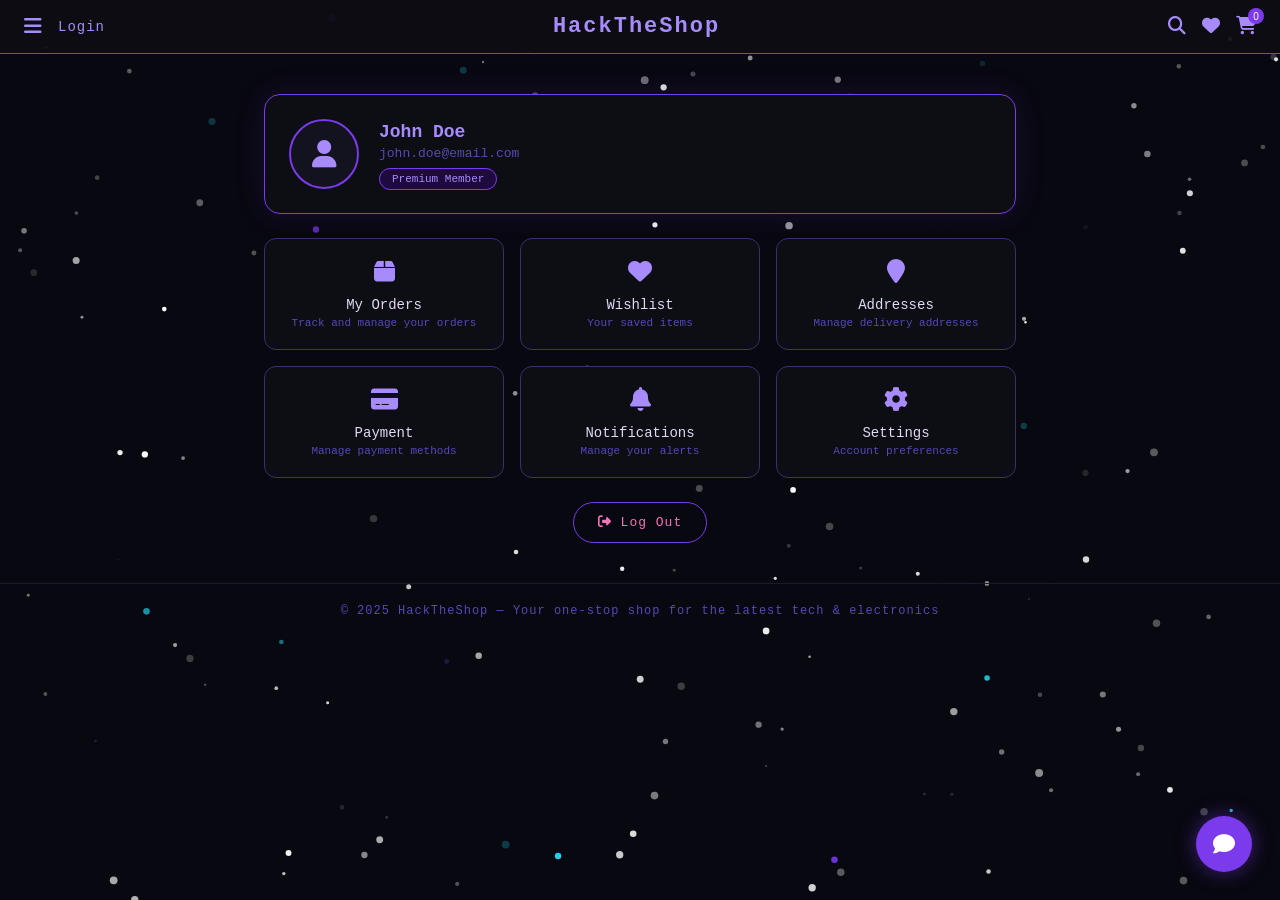
==== commit b2709f47: "feat: sécurisation login, sessions, XSS, tentatives" ====
--- a/account.html
+++ b/account.html
@@ -22,7 +22,7 @@
         <a href="login.html"><i class="fa fa-user"></i> Login</a>
         <a href="promotions.html"><i class="fa fa-tag"></i> Promotions</a>
         <a href="account.html"><i class="fa fa-circle-user"></i> Your Account</a>
-        <a href="#" onclick="toggleCSMenu(event)">
+        <a href="javascript:void(0)" onclick="toggleCSMenu(event)">
           <i class="fa fa-headset"></i> Customer Service
           <i class="fa fa-chevron-down" id="csChevron"></i>
         </a>
@@ -44,9 +44,7 @@
         <a href="login.html" class="nav-login">Login</a>
       </div>
       <div class="nav-center">
-        <a href="index.html" style="text-decoration:none;">
-          <span class="logo">HackTheShop</span>
-        </a>
+        <a href="index.html" style="text-decoration:none;"><span class="logo">HackTheShop</span></a>
       </div>
       <div class="nav-right">
         <button class="nav-icon" onclick="toggleSearch()"><i class="fa fa-search"></i></button>
@@ -164,7 +162,7 @@
     </div>
 
     <footer class="footer">
-      © 2025 HackTheShop — Educational Cybersecurity Project
+      © 2025 HackTheShop — Your one-stop shop for the latest tech & electronics
     </footer>
 
   </div>
